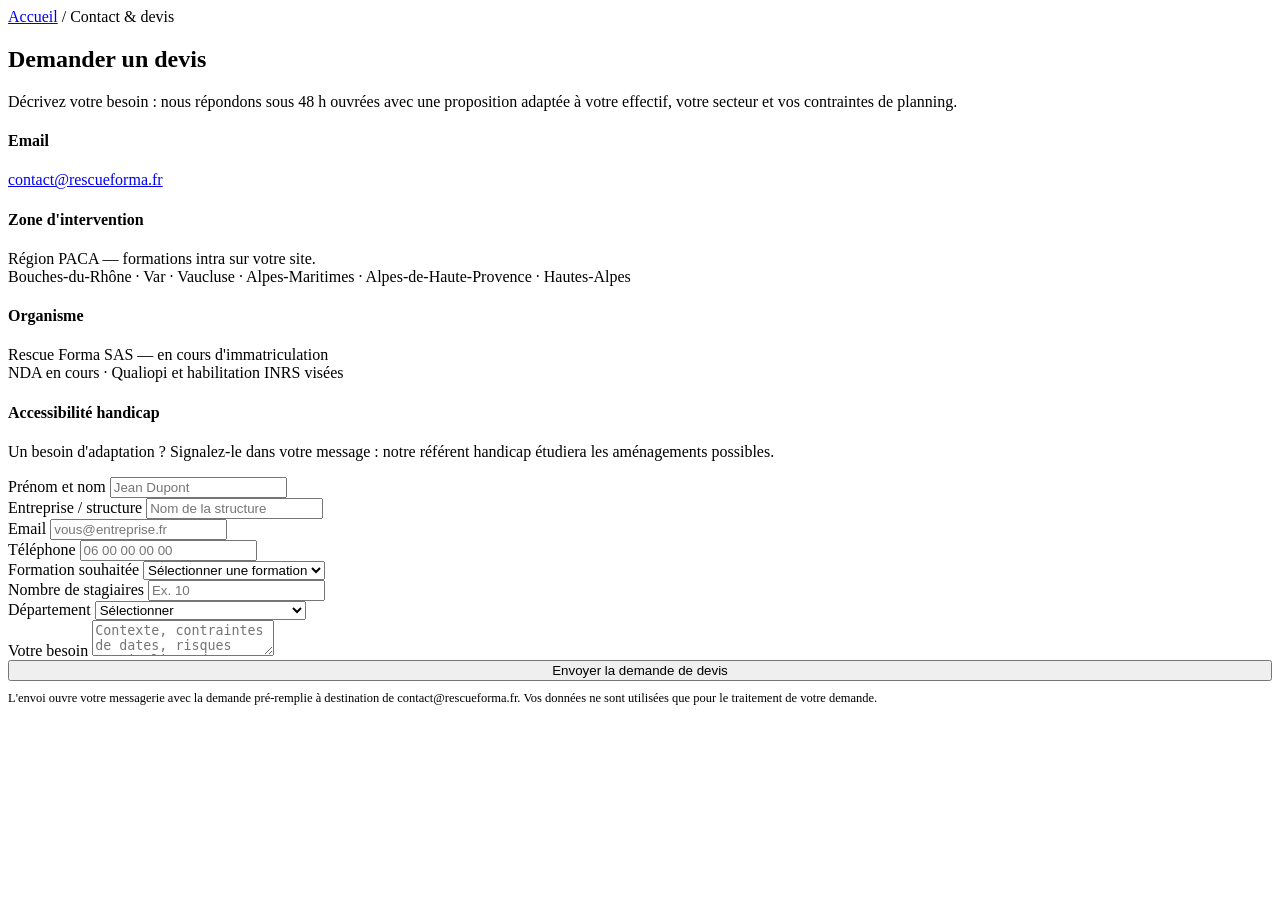
==== contact.html @ 0644c6b1 "Add files via upload" ====
<!DOCTYPE html>
<html lang="fr">
<head>
  <meta charset="UTF-8">
  <meta name="viewport" content="width=device-width, initial-scale=1.0">
  <meta name="description" content="Demandez un devis à Rescue Forma — formation prévention des risques, secourisme, incendie, sûreté. Réponse sous 48 h ouvrées. contact@rescueforma.fr">
  <title>Contact & devis — Rescue Forma</title>
  <link rel="preconnect" href="https://fonts.googleapis.com">
  <link rel="preconnect" href="https://fonts.gstatic.com" crossorigin>
  <link href="https://fonts.googleapis.com/css2?family=Source+Serif+4:wght@600;700&family=Public+Sans:wght@400;500;600;700&family=IBM+Plex+Mono:wght@400;500&display=swap" rel="stylesheet">
  <link rel="stylesheet" href="css/style.css">
</head>
<body data-page="contact">

<header></header>

<section class="detail-head">
  <div class="wrap">
    <div class="breadcrumb"><a href="index.html">Accueil</a> / Contact &amp; devis</div>
    <h1>Demander un devis</h1>
    <p class="d-sub">Décrivez votre besoin : nous répondons sous 48 h ouvrées avec une proposition adaptée à votre effectif, votre secteur et vos contraintes de planning.</p>
  </div>
</section>

<div class="wrap contact-grid">
  <div>
    <div class="contact-card">
      <h4>Email</h4>
      <p><a href="mailto:contact@rescueforma.fr">contact@rescueforma.fr</a></p>
    </div>
    <div class="contact-card">
      <h4>Zone d'intervention</h4>
      <p>Région PACA — formations intra sur votre site.<br>Bouches-du-Rhône · Var · Vaucluse · Alpes-Maritimes · Alpes-de-Haute-Provence · Hautes-Alpes</p>
    </div>
    <div class="contact-card">
      <h4>Organisme</h4>
      <p>Rescue Forma SAS — en cours d'immatriculation<br>NDA en cours · Qualiopi et habilitation INRS visées</p>
    </div>
    <div class="contact-card">
      <h4>Accessibilité handicap</h4>
      <p>Un besoin d'adaptation ? Signalez-le dans votre message : notre référent handicap étudiera les aménagements possibles.</p>
    </div>
  </div>

  <div>
    <form id="devisForm" class="form-grid">
      <div class="fg">
        <label for="nom">Prénom et nom</label>
        <input type="text" id="nom" required placeholder="Jean Dupont">
      </div>
      <div class="fg">
        <label for="societe">Entreprise / structure</label>
        <input type="text" id="societe" required placeholder="Nom de la structure">
      </div>
      <div class="fg">
        <label for="email">Email</label>
        <input type="email" id="email" required placeholder="vous@entreprise.fr">
      </div>
      <div class="fg">
        <label for="tel">Téléphone</label>
        <input type="tel" id="tel" placeholder="06 00 00 00 00">
      </div>
      <div class="fg full">
        <label for="formation">Formation souhaitée</label>
        <select id="formation"></select>
      </div>
      <div class="fg">
        <label for="effectif">Nombre de stagiaires</label>
        <input type="number" id="effectif" min="1" placeholder="Ex. 10">
      </div>
      <div class="fg">
        <label for="dept">Département</label>
        <select id="dept">
          <option value="">Sélectionner</option>
          <option>13 — Bouches-du-Rhône</option>
          <option>83 — Var</option>
          <option>84 — Vaucluse</option>
          <option>06 — Alpes-Maritimes</option>
          <option>04 — Alpes-de-Haute-Provence</option>
          <option>05 — Hautes-Alpes</option>
          <option>Autre</option>
        </select>
      </div>
      <div class="fg full">
        <label for="message">Votre besoin</label>
        <textarea id="message" placeholder="Contexte, contraintes de dates, risques particuliers de votre activité…"></textarea>
      </div>
      <div class="fg full">
        <button type="submit" class="btn btn-solid" style="width:100%;">Envoyer la demande de devis</button>
        <p style="font-size:12.5px;color:var(--ink-muted);margin-top:10px;">L'envoi ouvre votre messagerie avec la demande pré-remplie à destination de contact@rescueforma.fr. Vos données ne sont utilisées que pour le traitement de votre demande.</p>
      </div>
    </form>
  </div>
</div>

<footer></footer>

<script src="js/formations-data.js"></script>
<script src="js/common.js"></script>
<script>
document.addEventListener('DOMContentLoaded', () => {
  /* Remplissage du select formations depuis la base */
  const sel = document.getElementById('formation');
  sel.innerHTML = '<option value="">Sélectionner une formation</option>';
  Object.entries(THEMES).forEach(([key, t]) => {
    const group = document.createElement('optgroup');
    group.label = t.nom;
    FORMATIONS.filter(f => f.theme === key).forEach(f => {
      const o = document.createElement('option');
      o.value = f.titre;
      o.textContent = f.titre;
      group.appendChild(o);
    });
    sel.appendChild(group);
  });
  const extra = document.createElement('option');
  extra.value = 'Formation sur mesure';
  extra.textContent = 'Formation sur mesure / autre besoin';
  sel.appendChild(extra);

  /* Pré-sélection depuis formation.html?formation=… */
  const pre = new URLSearchParams(location.search).get('formation');
  if (pre) sel.value = pre;

  /* Envoi par mailto vers contact@rescueforma.fr */
  document.getElementById('devisForm').addEventListener('submit', e => {
    e.preventDefault();
    const v = id => document.getElementById(id).value.trim();
    const sujet = 'Demande de devis — ' + (v('formation') || 'formation');
    const corps =
`Demande de devis via rescueforma.fr

Nom : ${v('nom')}
Structure : ${v('societe')}
Email : ${v('email')}
Téléphone : ${v('tel') || '—'}

Formation souhaitée : ${v('formation') || '—'}
Nombre de stagiaires : ${v('effectif') || '—'}
Département : ${v('dept') || '—'}

Besoin :
${v('message') || '—'}`;
    location.href = 'mailto:contact@rescueforma.fr'
      + '?subject=' + encodeURIComponent(sujet)
      + '&body=' + encodeURIComponent(corps);
  });
});
</script>
</body>
</html>
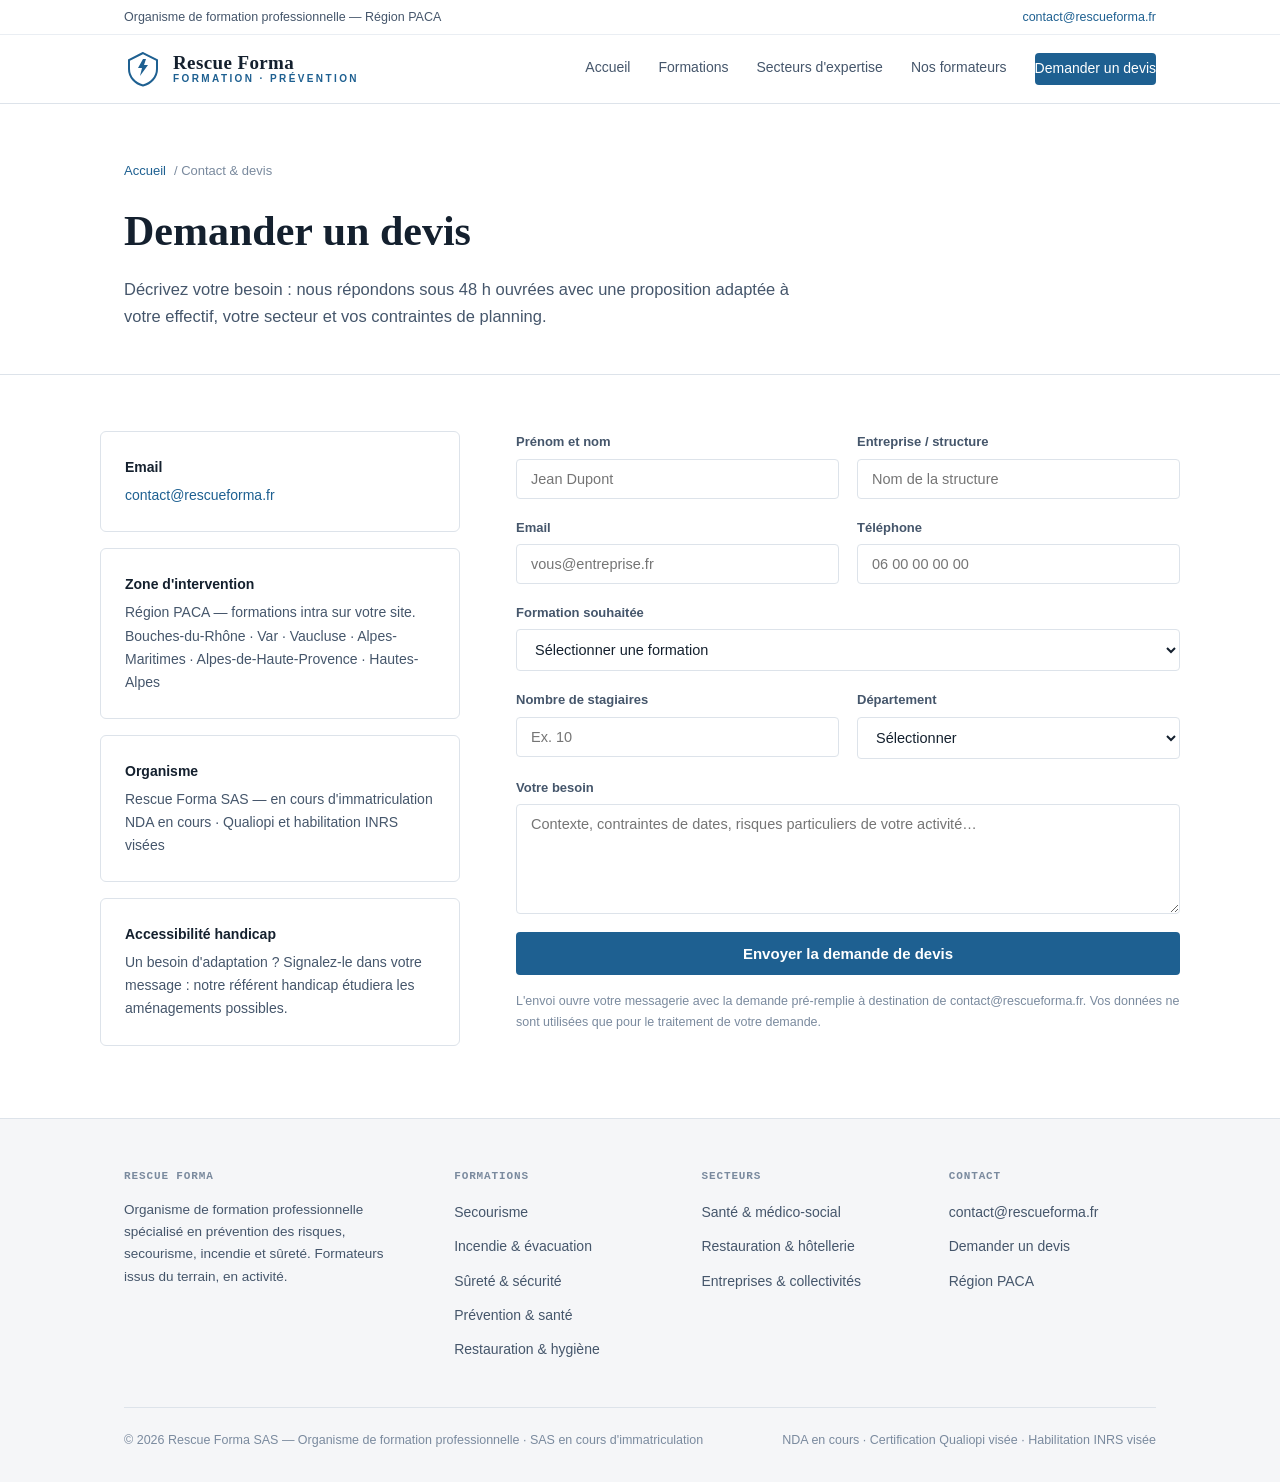
==== commit 40c014b2: "Add files via upload" ====
--- a/contact.html
+++ b/contact.html
@@ -8,7 +8,7 @@
   <link rel="preconnect" href="https://fonts.googleapis.com">
   <link rel="preconnect" href="https://fonts.gstatic.com" crossorigin>
   <link href="https://fonts.googleapis.com/css2?family=Source+Serif+4:wght@600;700&family=Public+Sans:wght@400;500;600;700&family=IBM+Plex+Mono:wght@400;500&display=swap" rel="stylesheet">
-  <link rel="stylesheet" href="css/style.css">
+  <link rel="stylesheet" href="style.css">
 </head>
 <body data-page="contact">
 
@@ -95,8 +95,8 @@
 
 <footer></footer>
 
-<script src="js/formations-data.js"></script>
-<script src="js/common.js"></script>
+<script src="formations-data.js"></script>
+<script src="common.js"></script>
 <script>
 document.addEventListener('DOMContentLoaded', () => {
   /* Remplissage du select formations depuis la base */
--- a/style.css
+++ b/style.css
@@ -0,0 +1,391 @@
+/* ════════════════════════════════════════════════════════
+   RESCUE FORMA — Charte institutionnelle claire
+   Ink #14202E · Accent #1E6091 · Fond blanc / gris #F5F6F8
+   ════════════════════════════════════════════════════════ */
+
+:root {
+  --ink:        #14202E;
+  --ink-soft:   #45566B;
+  --ink-muted:  #7A8A9E;
+  --accent:     #1E6091;
+  --accent-dark:#154766;
+  --line:       #DDE3EA;
+  --line-soft:  #EAEEF3;
+  --bg:         #FFFFFF;
+  --bg-alt:     #F5F6F8;
+  --serif:      'Source Serif 4', Georgia, serif;
+  --sans:       'Public Sans', -apple-system, sans-serif;
+  --mono:       'IBM Plex Mono', monospace;
+}
+
+*, *::before, *::after { box-sizing: border-box; margin: 0; padding: 0; }
+html { scroll-behavior: smooth; }
+body {
+  font-family: var(--sans);
+  color: var(--ink);
+  background: var(--bg);
+  line-height: 1.65;
+  font-size: 16px;
+  -webkit-font-smoothing: antialiased;
+}
+a { color: inherit; text-decoration: none; }
+ul { list-style: none; }
+img { max-width: 100%; display: block; }
+.wrap { max-width: 1080px; margin: 0 auto; padding: 0 24px; }
+
+/* ── Header ─────────────────────────────────────────────── */
+header {
+  position: sticky; top: 0; z-index: 50;
+  background: rgba(255,255,255,0.97);
+  border-bottom: 1px solid var(--line);
+  backdrop-filter: blur(8px);
+}
+.header-top {
+  border-bottom: 1px solid var(--line-soft);
+  font-size: 12.5px; color: var(--ink-soft);
+}
+.header-top .wrap {
+  display: flex; justify-content: space-between; align-items: center;
+  height: 34px; gap: 16px;
+}
+.header-top a { color: var(--accent); font-weight: 500; }
+.header-top .ht-right { display: flex; gap: 18px; }
+.header-main .wrap {
+  display: flex; justify-content: space-between; align-items: center;
+  height: 68px;
+}
+.brand { display: flex; align-items: center; gap: 11px; }
+.brand-mark {
+  width: 38px; height: 38px; flex-shrink: 0;
+}
+.brand-name { line-height: 1.05; }
+.brand-name .l1 {
+  font-family: var(--serif); font-weight: 700; font-size: 19px;
+  letter-spacing: 0.02em; color: var(--ink); display: block;
+}
+.brand-name .l2 {
+  font-family: var(--sans); font-weight: 600; font-size: 10px;
+  letter-spacing: 0.24em; color: var(--accent); display: block; margin-top: 1px;
+}
+nav.main-nav { display: flex; align-items: center; gap: 28px; }
+nav.main-nav a {
+  font-size: 14px; font-weight: 500; color: var(--ink-soft);
+  padding: 4px 0; border-bottom: 2px solid transparent;
+  transition: color .15s, border-color .15s;
+}
+nav.main-nav a:hover, nav.main-nav a.active { color: var(--ink); border-bottom-color: var(--accent); }
+.nav-devis {
+  background: var(--accent); color: #fff !important;
+  padding: 9px 20px; border-radius: 4px;
+  font-size: 14px; font-weight: 600;
+  border-bottom: none !important;
+  transition: background .15s !important;
+}
+.nav-devis:hover { background: var(--accent-dark); }
+.burger { display: none; background: none; border: none; cursor: pointer; padding: 6px; }
+.burger span { display: block; width: 22px; height: 2px; background: var(--ink); margin: 5px 0; border-radius: 1px; }
+
+/* ── Boutons ────────────────────────────────────────────── */
+.btn {
+  display: inline-block; padding: 13px 28px; border-radius: 4px;
+  font-size: 15px; font-weight: 600; font-family: var(--sans);
+  cursor: pointer; transition: all .15s; border: none;
+}
+.btn-solid { background: var(--accent); color: #fff; }
+.btn-solid:hover { background: var(--accent-dark); }
+.btn-line { border: 1px solid var(--line); color: var(--ink); background: #fff; }
+.btn-line:hover { border-color: var(--accent); color: var(--accent); }
+
+/* ── Hero ───────────────────────────────────────────────── */
+.hero { padding: 88px 0 72px; border-bottom: 1px solid var(--line); }
+.hero-grid { display: grid; grid-template-columns: 1.25fr 1fr; gap: 64px; align-items: center; }
+.overline {
+  font-family: var(--mono); font-size: 12px; letter-spacing: 0.08em;
+  color: var(--accent); text-transform: uppercase; margin-bottom: 20px;
+  display: flex; align-items: center; gap: 10px;
+}
+.overline::before { content: ''; width: 32px; height: 1px; background: var(--accent); }
+.hero h1 {
+  font-family: var(--serif); font-weight: 700;
+  font-size: clamp(36px, 4.6vw, 54px); line-height: 1.12;
+  letter-spacing: -0.01em; margin-bottom: 24px;
+}
+.hero-lead { font-size: 17.5px; color: var(--ink-soft); max-width: 540px; margin-bottom: 34px; }
+.hero-actions { display: flex; gap: 14px; flex-wrap: wrap; }
+.hero-side {
+  border: 1px solid var(--line); border-radius: 6px; overflow: hidden;
+  background: #fff;
+}
+.hero-side-head {
+  padding: 18px 24px; border-bottom: 1px solid var(--line);
+  font-family: var(--mono); font-size: 12px; letter-spacing: 0.06em;
+  text-transform: uppercase; color: var(--ink-muted);
+}
+.hero-side-row {
+  display: flex; justify-content: space-between; align-items: baseline;
+  padding: 16px 24px; border-bottom: 1px solid var(--line-soft);
+  font-size: 14.5px;
+}
+.hero-side-row:last-child { border-bottom: none; }
+.hero-side-row .k { color: var(--ink-soft); }
+.hero-side-row .v { font-weight: 600; text-align: right; }
+.hero-side-row .v.pending { color: var(--accent); font-weight: 500; font-size: 13.5px; }
+
+/* ── Sections ───────────────────────────────────────────── */
+section { padding: 76px 0; }
+section.alt { background: var(--bg-alt); border-top: 1px solid var(--line); border-bottom: 1px solid var(--line); }
+.sec-head { max-width: 640px; margin-bottom: 48px; }
+.sec-head h2 {
+  font-family: var(--serif); font-weight: 700;
+  font-size: clamp(27px, 3.2vw, 36px); line-height: 1.18; margin-bottom: 14px;
+}
+.sec-head p { color: var(--ink-soft); font-size: 16.5px; }
+
+/* ── Grille thèmes ──────────────────────────────────────── */
+.themes-grid { display: grid; grid-template-columns: repeat(3, 1fr); gap: 20px; }
+.theme-card {
+  background: #fff; border: 1px solid var(--line); border-radius: 6px;
+  padding: 28px 26px; display: flex; flex-direction: column;
+  transition: border-color .2s, box-shadow .2s;
+}
+.theme-card:hover { border-color: var(--accent); box-shadow: 0 2px 12px rgba(20,32,46,0.06); }
+.theme-code {
+  font-family: var(--mono); font-size: 11.5px; color: var(--ink-muted);
+  letter-spacing: 0.06em; margin-bottom: 14px;
+}
+.theme-icon { width: 30px; height: 30px; margin-bottom: 16px; }
+.theme-icon svg { width: 100%; height: 100%; stroke: var(--accent); }
+.theme-card h3 { font-family: var(--serif); font-size: 20px; font-weight: 700; margin-bottom: 8px; }
+.theme-card p { font-size: 14px; color: var(--ink-soft); flex: 1; margin-bottom: 18px; }
+.theme-count { font-size: 13px; color: var(--ink-muted); margin-bottom: 14px; }
+.theme-link { font-size: 14px; font-weight: 600; color: var(--accent); }
+.theme-link:hover { color: var(--accent-dark); }
+
+/* ── Secteurs ───────────────────────────────────────────── */
+.secteurs-grid { display: grid; grid-template-columns: repeat(3, 1fr); gap: 20px; }
+.secteur-card {
+  background: #fff; border: 1px solid var(--line); border-radius: 6px; overflow: hidden;
+  transition: border-color .2s, box-shadow .2s;
+}
+.secteur-card:hover { border-color: var(--accent); box-shadow: 0 2px 12px rgba(20,32,46,0.06); }
+.secteur-band { height: 4px; background: var(--accent); }
+.secteur-body { padding: 26px; }
+.secteur-body h3 { font-family: var(--serif); font-size: 19px; font-weight: 700; margin-bottom: 10px; }
+.secteur-body p { font-size: 14px; color: var(--ink-soft); margin-bottom: 16px; }
+.secteur-body ul { margin-bottom: 18px; }
+.secteur-body li {
+  font-size: 13.5px; color: var(--ink-soft); padding: 5px 0 5px 16px;
+  position: relative;
+}
+.secteur-body li::before {
+  content: ''; position: absolute; left: 0; top: 13px;
+  width: 6px; height: 1.5px; background: var(--accent);
+}
+
+/* ── Formateurs ─────────────────────────────────────────── */
+.formateurs-grid { display: grid; grid-template-columns: 1fr 1fr; gap: 56px; align-items: start; }
+.arg-list { display: flex; flex-direction: column; }
+.arg-item {
+  display: flex; gap: 20px; padding: 22px 0;
+  border-bottom: 1px solid var(--line);
+}
+.arg-item:first-child { padding-top: 0; }
+.arg-item:last-child { border-bottom: none; }
+.arg-num {
+  font-family: var(--mono); font-size: 13px; color: var(--accent);
+  padding-top: 3px; flex-shrink: 0;
+}
+.arg-item h4 { font-size: 15.5px; font-weight: 600; margin-bottom: 5px; }
+.arg-item p { font-size: 14px; color: var(--ink-soft); }
+.quote-block {
+  border-left: 3px solid var(--accent); padding: 6px 0 6px 26px; margin-top: 36px;
+}
+.quote-block p {
+  font-family: var(--serif); font-size: 19px; line-height: 1.5;
+  color: var(--ink); font-style: italic;
+}
+.quote-block cite {
+  display: block; margin-top: 12px; font-style: normal;
+  font-size: 13.5px; color: var(--ink-muted); font-family: var(--sans);
+}
+
+/* ── Financement ────────────────────────────────────────── */
+.fin-grid { display: grid; grid-template-columns: repeat(3, 1fr); gap: 20px; }
+.fin-card { border: 1px solid var(--line); border-radius: 6px; padding: 26px; background: #fff; }
+.fin-card h4 { font-size: 16px; font-weight: 600; margin-bottom: 8px; }
+.fin-card p { font-size: 14px; color: var(--ink-soft); }
+
+/* ── CTA band ───────────────────────────────────────────── */
+.cta-band { background: var(--ink); color: #fff; padding: 64px 0; }
+.cta-band .wrap { display: flex; justify-content: space-between; align-items: center; gap: 32px; flex-wrap: wrap; }
+.cta-band h2 { font-family: var(--serif); font-size: clamp(24px, 3vw, 32px); font-weight: 700; margin-bottom: 8px; }
+.cta-band p { color: rgba(255,255,255,0.7); font-size: 15.5px; }
+.cta-band .btn-solid { background: #fff; color: var(--ink); }
+.cta-band .btn-solid:hover { background: #E8ECF1; }
+
+/* ── Catalogue formations ───────────────────────────────── */
+.filtres {
+  display: flex; gap: 10px; flex-wrap: wrap; margin-bottom: 40px;
+}
+.filtre-btn {
+  padding: 8px 18px; border-radius: 100px; border: 1px solid var(--line);
+  background: #fff; font-size: 13.5px; font-weight: 500; color: var(--ink-soft);
+  cursor: pointer; font-family: var(--sans); transition: all .15s;
+}
+.filtre-btn:hover { border-color: var(--accent); color: var(--accent); }
+.filtre-btn.active { background: var(--ink); border-color: var(--ink); color: #fff; }
+.theme-section { margin-bottom: 56px; }
+.theme-section-head {
+  display: flex; align-items: baseline; gap: 16px;
+  padding-bottom: 14px; margin-bottom: 22px;
+  border-bottom: 2px solid var(--ink);
+}
+.theme-section-head h2 { font-family: var(--serif); font-size: 24px; font-weight: 700; }
+.theme-section-head span { font-family: var(--mono); font-size: 12px; color: var(--ink-muted); }
+.formations-list { display: grid; grid-template-columns: repeat(2, 1fr); gap: 14px; }
+.formation-row {
+  display: flex; gap: 18px; align-items: flex-start;
+  border: 1px solid var(--line); border-radius: 6px;
+  padding: 20px 22px; background: #fff;
+  transition: border-color .15s, box-shadow .15s;
+}
+.formation-row:hover { border-color: var(--accent); box-shadow: 0 2px 10px rgba(20,32,46,0.05); }
+.f-code {
+  font-family: var(--mono); font-size: 11px; color: var(--ink-muted);
+  padding-top: 3px; flex-shrink: 0; width: 54px;
+}
+.f-body { flex: 1; }
+.f-body h3 { font-size: 15.5px; font-weight: 600; line-height: 1.35; margin-bottom: 5px; }
+.f-meta { font-size: 12.5px; color: var(--ink-muted); display: flex; gap: 14px; flex-wrap: wrap; }
+.f-meta .sect { color: var(--accent); font-weight: 500; }
+.f-arrow { color: var(--accent); font-size: 17px; padding-top: 2px; }
+
+/* ── Page détail formation ──────────────────────────────── */
+.detail-head { padding: 56px 0 44px; border-bottom: 1px solid var(--line); }
+.breadcrumb {
+  font-size: 13px; color: var(--ink-muted); margin-bottom: 26px;
+  display: flex; gap: 8px; align-items: center;
+}
+.breadcrumb a { color: var(--accent); }
+.detail-head .code-badge {
+  font-family: var(--mono); font-size: 12px; color: var(--accent);
+  border: 1px solid var(--line); border-radius: 4px;
+  padding: 4px 10px; display: inline-block; margin-bottom: 18px;
+}
+.detail-head h1 {
+  font-family: var(--serif); font-weight: 700;
+  font-size: clamp(28px, 3.6vw, 42px); line-height: 1.15; max-width: 780px;
+  margin-bottom: 20px;
+}
+.detail-head .d-sub { font-size: 16.5px; color: var(--ink-soft); max-width: 680px; }
+.detail-grid { display: grid; grid-template-columns: 1fr 340px; gap: 56px; padding: 56px 0; }
+.detail-content h2 {
+  font-family: var(--serif); font-size: 22px; font-weight: 700;
+  margin: 36px 0 16px; padding-bottom: 10px; border-bottom: 1px solid var(--line);
+}
+.detail-content h2:first-child { margin-top: 0; }
+.detail-content ul { margin-bottom: 8px; }
+.detail-content li {
+  padding: 7px 0 7px 20px; position: relative;
+  font-size: 15px; color: var(--ink-soft);
+}
+.detail-content li::before {
+  content: ''; position: absolute; left: 0; top: 17px;
+  width: 8px; height: 1.5px; background: var(--accent);
+}
+.detail-img {
+  border-radius: 6px; border: 1px solid var(--line);
+  margin: 8px 0 12px; max-height: 380px; object-fit: cover; width: 100%;
+}
+.detail-aside { position: sticky; top: 130px; align-self: start; }
+.aside-card {
+  border: 1px solid var(--line); border-radius: 6px; background: #fff;
+  overflow: hidden; margin-bottom: 18px;
+}
+.aside-card-head {
+  padding: 15px 22px; background: var(--bg-alt);
+  border-bottom: 1px solid var(--line);
+  font-family: var(--mono); font-size: 11.5px; letter-spacing: 0.06em;
+  text-transform: uppercase; color: var(--ink-muted);
+}
+.aside-row {
+  display: flex; justify-content: space-between; gap: 14px;
+  padding: 13px 22px; border-bottom: 1px solid var(--line-soft);
+  font-size: 14px;
+}
+.aside-row:last-child { border-bottom: none; }
+.aside-row .k { color: var(--ink-muted); flex-shrink: 0; }
+.aside-row .v { font-weight: 600; text-align: right; }
+.aside-actions { display: flex; flex-direction: column; gap: 10px; }
+.aside-actions .btn { text-align: center; }
+.btn-fiche {
+  display: flex; align-items: center; justify-content: center; gap: 9px;
+  border: 1px solid var(--line); border-radius: 4px; background: #fff;
+  padding: 12px; font-size: 14px; font-weight: 600; color: var(--ink);
+  transition: border-color .15s, color .15s;
+}
+.btn-fiche:hover { border-color: var(--accent); color: var(--accent); }
+.btn-fiche svg { width: 16px; height: 16px; stroke: currentColor; }
+
+/* ── Contact ────────────────────────────────────────────── */
+.contact-grid { display: grid; grid-template-columns: 360px 1fr; gap: 56px; padding: 56px 0; }
+.contact-card {
+  border: 1px solid var(--line); border-radius: 6px; padding: 24px; background: #fff;
+  margin-bottom: 16px;
+}
+.contact-card h4 { font-size: 14px; font-weight: 600; margin-bottom: 5px; }
+.contact-card p { font-size: 14px; color: var(--ink-soft); }
+.contact-card a { color: var(--accent); font-weight: 500; }
+.form-grid { display: grid; grid-template-columns: 1fr 1fr; gap: 18px; }
+.fg { display: flex; flex-direction: column; gap: 6px; }
+.fg.full { grid-column: 1 / -1; }
+.fg label { font-size: 13px; font-weight: 600; color: var(--ink-soft); }
+.fg input, .fg select, .fg textarea {
+  border: 1px solid var(--line); border-radius: 4px;
+  padding: 11px 14px; font-size: 14.5px; font-family: var(--sans);
+  color: var(--ink); background: #fff; outline: none;
+  transition: border-color .15s;
+}
+.fg input:focus, .fg select:focus, .fg textarea:focus { border-color: var(--accent); }
+.fg textarea { resize: vertical; min-height: 110px; }
+
+/* ── Footer ─────────────────────────────────────────────── */
+footer { border-top: 1px solid var(--line); background: var(--bg-alt); padding: 48px 0 32px; }
+.footer-grid { display: grid; grid-template-columns: 1.4fr 1fr 1fr 1fr; gap: 40px; margin-bottom: 36px; }
+.footer-grid h5 {
+  font-family: var(--mono); font-size: 11px; letter-spacing: 0.08em;
+  text-transform: uppercase; color: var(--ink-muted); margin-bottom: 14px;
+}
+.footer-grid ul li { margin-bottom: 8px; }
+.footer-grid a { font-size: 14px; color: var(--ink-soft); }
+.footer-grid a:hover { color: var(--accent); }
+.footer-brand-txt { font-size: 13.5px; color: var(--ink-soft); max-width: 280px; margin-top: 10px; }
+.footer-bottom {
+  border-top: 1px solid var(--line); padding-top: 22px;
+  display: flex; justify-content: space-between; gap: 16px; flex-wrap: wrap;
+  font-size: 12.5px; color: var(--ink-muted);
+}
+
+/* ── Responsive ─────────────────────────────────────────── */
+@media (max-width: 920px) {
+  .hero-grid, .formateurs-grid, .detail-grid, .contact-grid { grid-template-columns: 1fr; }
+  .themes-grid, .secteurs-grid, .fin-grid { grid-template-columns: 1fr 1fr; }
+  .formations-list { grid-template-columns: 1fr; }
+  .footer-grid { grid-template-columns: 1fr 1fr; }
+  .detail-aside { position: static; }
+  nav.main-nav {
+    display: none;
+    position: absolute; top: 100%; left: 0; right: 0;
+    background: #fff; border-bottom: 1px solid var(--line);
+    flex-direction: column; align-items: flex-start;
+    padding: 18px 24px; gap: 16px;
+  }
+  nav.main-nav.open { display: flex; }
+  .burger { display: block; }
+  .header-top { display: none; }
+}
+@media (max-width: 600px) {
+  .themes-grid, .secteurs-grid, .fin-grid, .footer-grid, .form-grid { grid-template-columns: 1fr; }
+  .hero { padding: 56px 0 48px; }
+  section { padding: 56px 0; }
+}
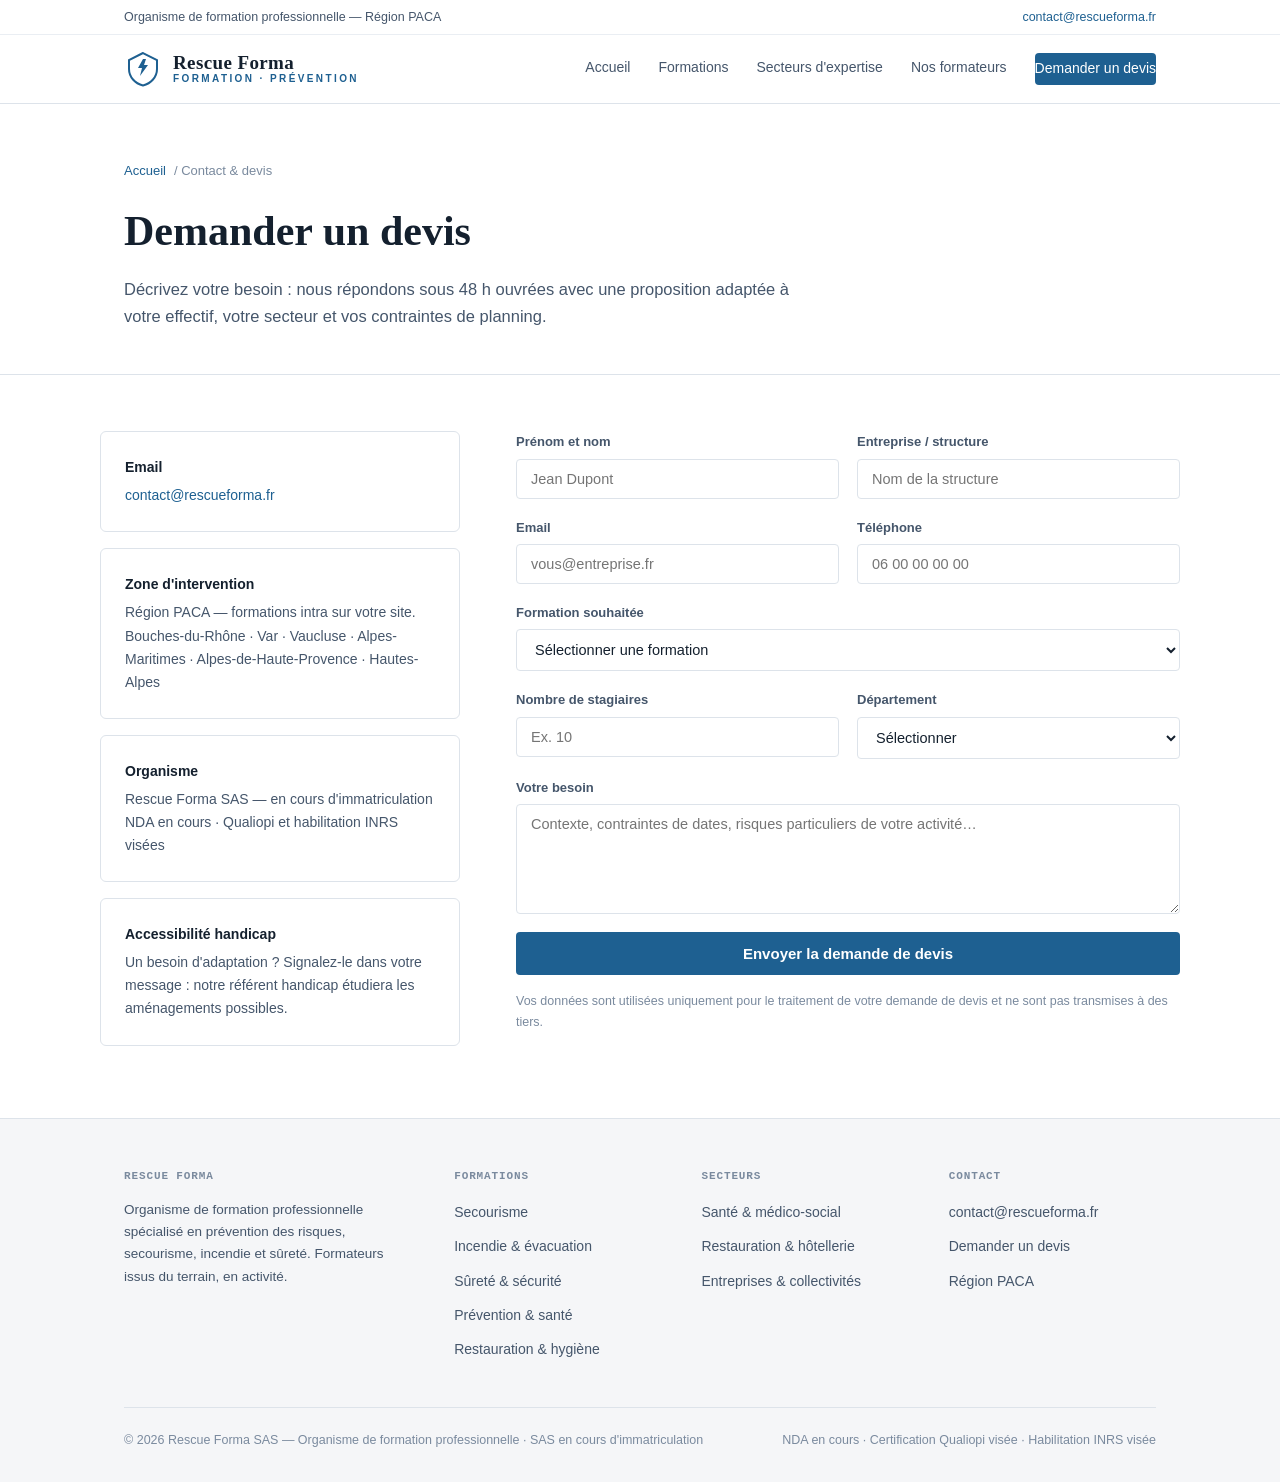
==== commit 0f4ec4b3: "Add files via upload" ====
--- a/contact.html
+++ b/contact.html
@@ -9,6 +9,20 @@
   <link rel="preconnect" href="https://fonts.gstatic.com" crossorigin>
   <link href="https://fonts.googleapis.com/css2?family=Source+Serif+4:wght@600;700&family=Public+Sans:wght@400;500;600;700&family=IBM+Plex+Mono:wght@400;500&display=swap" rel="stylesheet">
   <link rel="stylesheet" href="style.css">
+  <style>
+    .form-success {
+      display: none; text-align: center; padding: 40px 24px;
+      border: 1px solid var(--line); border-radius: 6px;
+      background: var(--bg-alt);
+    }
+    .form-success h3 { font-family: var(--serif); font-size: 22px; margin-bottom: 10px; }
+    .form-success p { color: var(--ink-soft); font-size: 15px; }
+    .form-error {
+      display: none; padding: 12px 16px; border-radius: 4px;
+      background: #FEF2F2; border: 1px solid #FECACA;
+      color: #B91C1C; font-size: 14px; margin-bottom: 16px;
+    }
+  </style>
 </head>
 <body data-page="contact">
 
@@ -43,34 +57,39 @@
   </div>
 
   <div>
+    <div class="form-error" id="formError">Une erreur est survenue. Merci de réessayer ou de nous contacter directement à contact@rescueforma.fr</div>
+    <div class="form-success" id="formSuccess">
+      <h3>Demande envoyée</h3>
+      <p>Nous avons bien reçu votre demande de devis et vous répondrons sous 48 h ouvrées à l'adresse indiquée.</p>
+    </div>
     <form id="devisForm" class="form-grid">
       <div class="fg">
         <label for="nom">Prénom et nom</label>
-        <input type="text" id="nom" required placeholder="Jean Dupont">
+        <input type="text" id="nom" name="nom" required placeholder="Jean Dupont">
       </div>
       <div class="fg">
         <label for="societe">Entreprise / structure</label>
-        <input type="text" id="societe" required placeholder="Nom de la structure">
+        <input type="text" id="societe" name="societe" required placeholder="Nom de la structure">
       </div>
       <div class="fg">
         <label for="email">Email</label>
-        <input type="email" id="email" required placeholder="vous@entreprise.fr">
+        <input type="email" id="email" name="email" required placeholder="vous@entreprise.fr">
       </div>
       <div class="fg">
         <label for="tel">Téléphone</label>
-        <input type="tel" id="tel" placeholder="06 00 00 00 00">
+        <input type="tel" id="tel" name="tel" placeholder="06 00 00 00 00">
       </div>
       <div class="fg full">
         <label for="formation">Formation souhaitée</label>
-        <select id="formation"></select>
+        <select id="formation" name="formation"></select>
       </div>
       <div class="fg">
         <label for="effectif">Nombre de stagiaires</label>
-        <input type="number" id="effectif" min="1" placeholder="Ex. 10">
+        <input type="number" id="effectif" name="effectif" min="1" placeholder="Ex. 10">
       </div>
       <div class="fg">
         <label for="dept">Département</label>
-        <select id="dept">
+        <select id="dept" name="departement">
           <option value="">Sélectionner</option>
           <option>13 — Bouches-du-Rhône</option>
           <option>83 — Var</option>
@@ -83,11 +102,11 @@
       </div>
       <div class="fg full">
         <label for="message">Votre besoin</label>
-        <textarea id="message" placeholder="Contexte, contraintes de dates, risques particuliers de votre activité…"></textarea>
+        <textarea id="message" name="message" placeholder="Contexte, contraintes de dates, risques particuliers de votre activité…"></textarea>
       </div>
       <div class="fg full">
-        <button type="submit" class="btn btn-solid" style="width:100%;">Envoyer la demande de devis</button>
-        <p style="font-size:12.5px;color:var(--ink-muted);margin-top:10px;">L'envoi ouvre votre messagerie avec la demande pré-remplie à destination de contact@rescueforma.fr. Vos données ne sont utilisées que pour le traitement de votre demande.</p>
+        <button type="submit" id="submitBtn" class="btn btn-solid" style="width:100%;">Envoyer la demande de devis</button>
+        <p style="font-size:12.5px;color:var(--ink-muted);margin-top:10px;">Vos données sont utilisées uniquement pour le traitement de votre demande de devis et ne sont pas transmises à des tiers.</p>
       </div>
     </form>
   </div>
@@ -99,7 +118,7 @@
 <script src="common.js"></script>
 <script>
 document.addEventListener('DOMContentLoaded', () => {
-  /* Remplissage du select formations depuis la base */
+  /* Remplissage du select formations */
   const sel = document.getElementById('formation');
   sel.innerHTML = '<option value="">Sélectionner une formation</option>';
   Object.entries(THEMES).forEach(([key, t]) => {
@@ -122,28 +141,36 @@
   const pre = new URLSearchParams(location.search).get('formation');
   if (pre) sel.value = pre;
 
-  /* Envoi par mailto vers contact@rescueforma.fr */
-  document.getElementById('devisForm').addEventListener('submit', e => {
+  /* Envoi Formspree */
+  const form = document.getElementById('devisForm');
+  const btnSubmit = document.getElementById('submitBtn');
+  const successDiv = document.getElementById('formSuccess');
+  const errorDiv = document.getElementById('formError');
+
+  form.addEventListener('submit', async e => {
     e.preventDefault();
-    const v = id => document.getElementById(id).value.trim();
-    const sujet = 'Demande de devis — ' + (v('formation') || 'formation');
-    const corps =
-`Demande de devis via rescueforma.fr
+    btnSubmit.textContent = 'Envoi en cours…';
+    btnSubmit.disabled = true;
+    errorDiv.style.display = 'none';
 
-Nom : ${v('nom')}
-Structure : ${v('societe')}
-Email : ${v('email')}
-Téléphone : ${v('tel') || '—'}
-
-Formation souhaitée : ${v('formation') || '—'}
-Nombre de stagiaires : ${v('effectif') || '—'}
-Département : ${v('dept') || '—'}
-
-Besoin :
-${v('message') || '—'}`;
-    location.href = 'mailto:contact@rescueforma.fr'
-      + '?subject=' + encodeURIComponent(sujet)
-      + '&body=' + encodeURIComponent(corps);
+    try {
+      const data = new FormData(form);
+      const res = await fetch('https://formspree.io/f/xdarypee', {
+        method: 'POST',
+        body: data,
+        headers: { 'Accept': 'application/json' }
+      });
+      if (res.ok) {
+        form.style.display = 'none';
+        successDiv.style.display = 'block';
+      } else {
+        throw new Error('Erreur serveur');
+      }
+    } catch (err) {
+      errorDiv.style.display = 'block';
+      btnSubmit.textContent = 'Envoyer la demande de devis';
+      btnSubmit.disabled = false;
+    }
   });
 });
 </script>
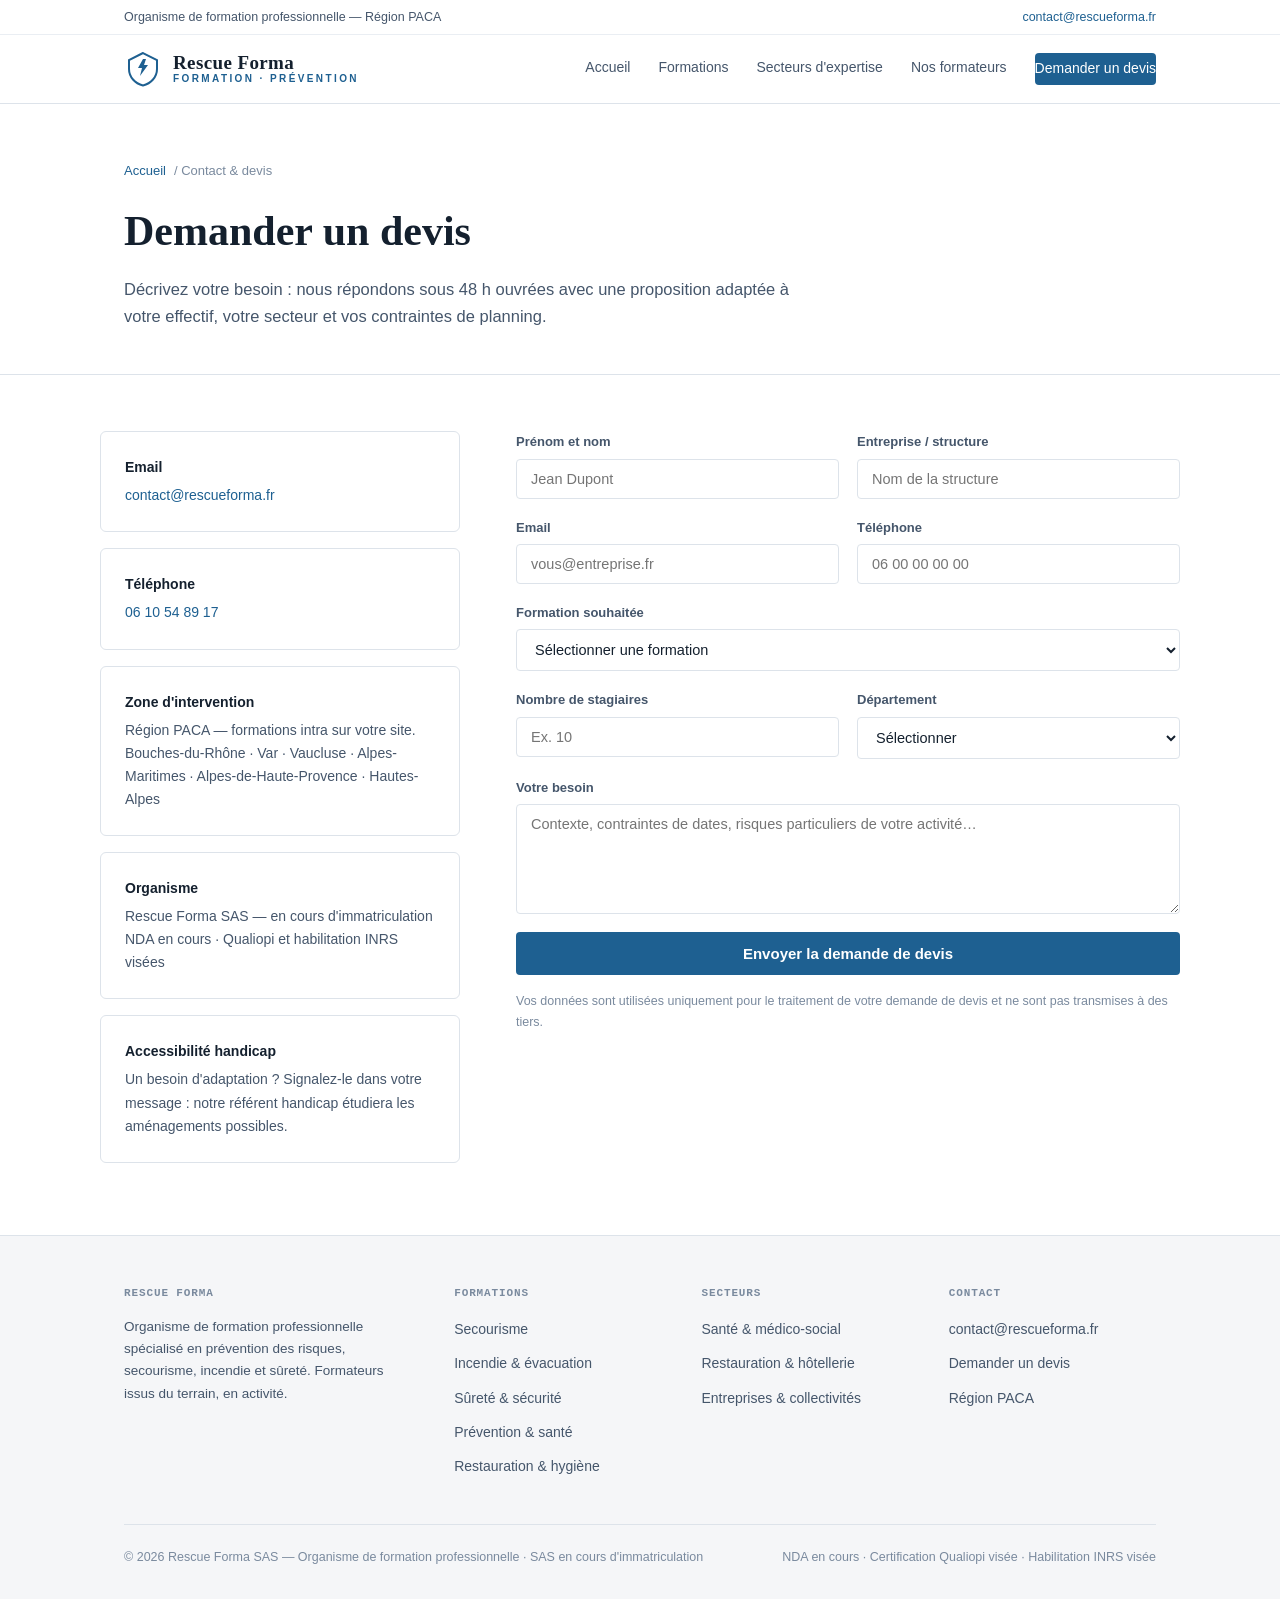
==== commit b3339cc1: "Add files via upload" ====
--- a/contact.html
+++ b/contact.html
@@ -41,6 +41,10 @@
     <div class="contact-card">
       <h4>Email</h4>
       <p><a href="mailto:contact@rescueforma.fr">contact@rescueforma.fr</a></p>
+    </div>
+    <div class="contact-card">
+      <h4>Téléphone</h4>
+      <p><a href="tel:+33610548917">06 10 54 89 17</a></p>
     </div>
     <div class="contact-card">
       <h4>Zone d'intervention</h4>
